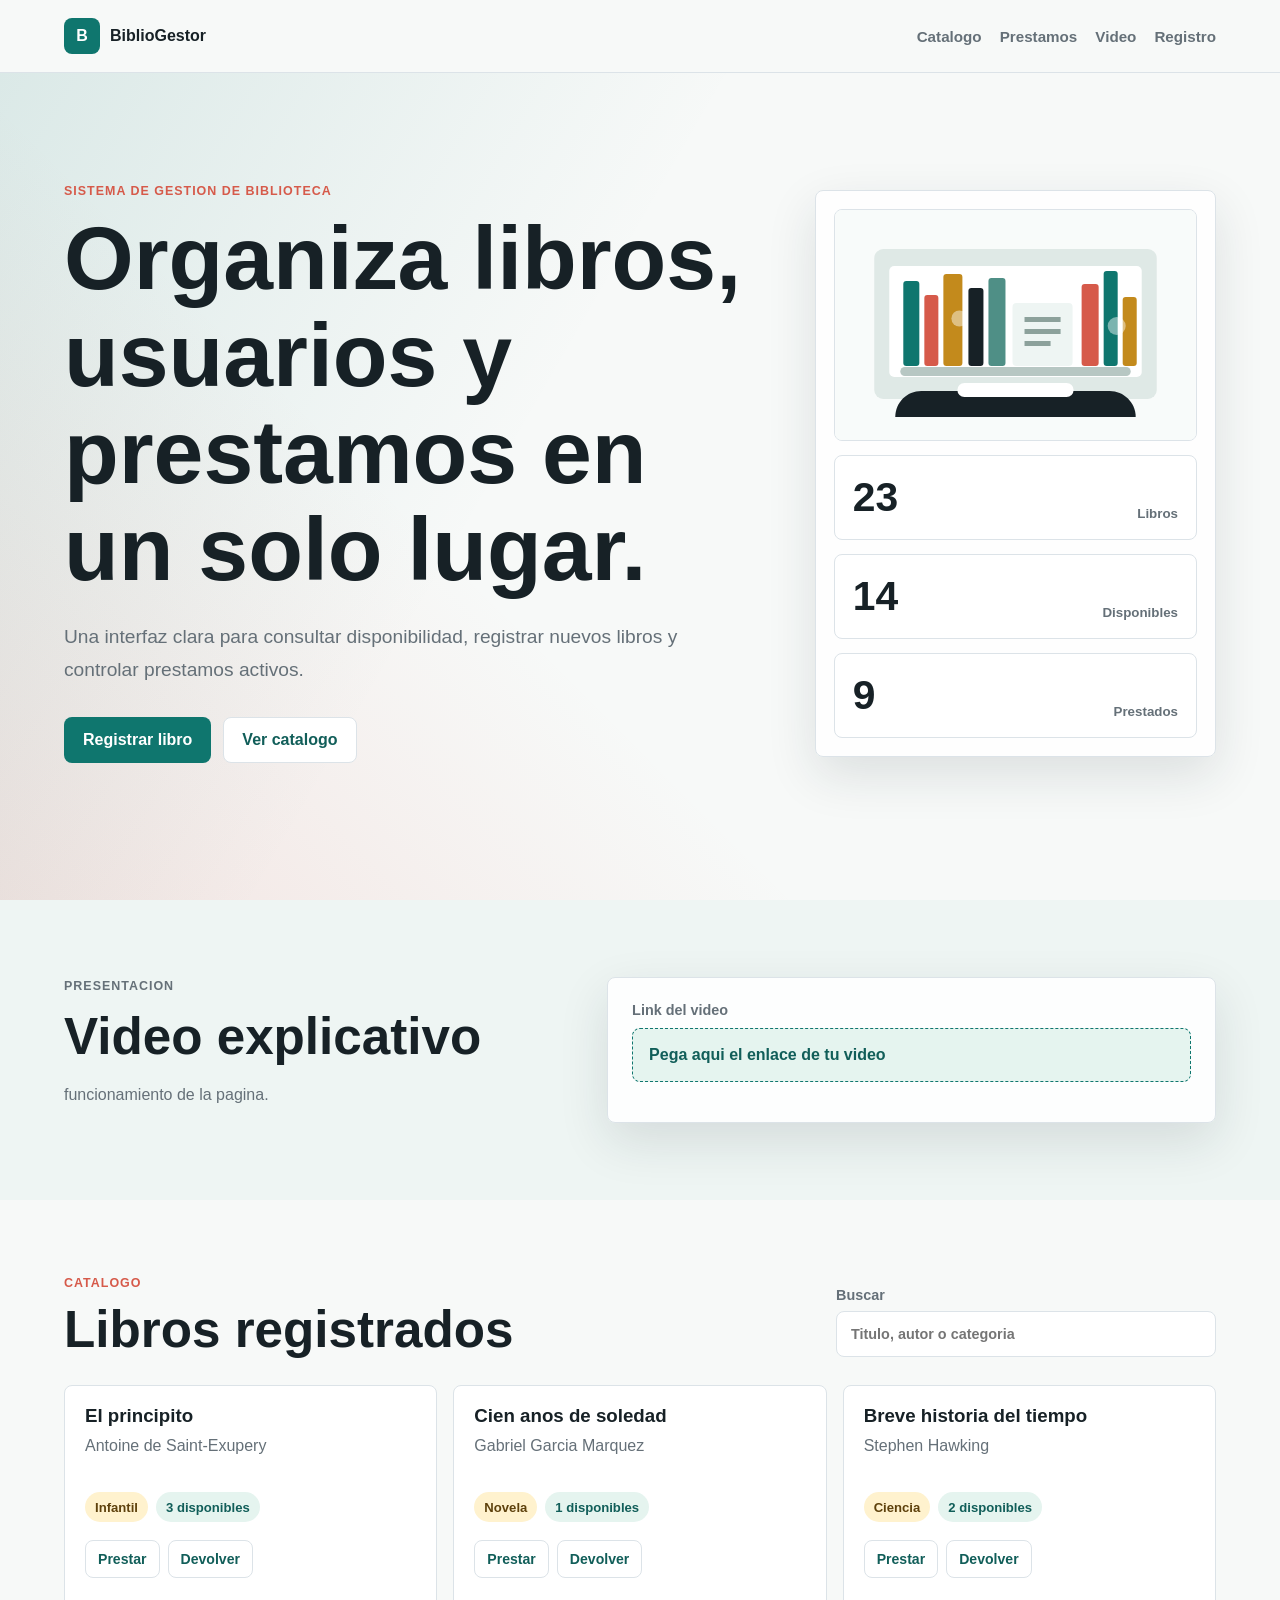
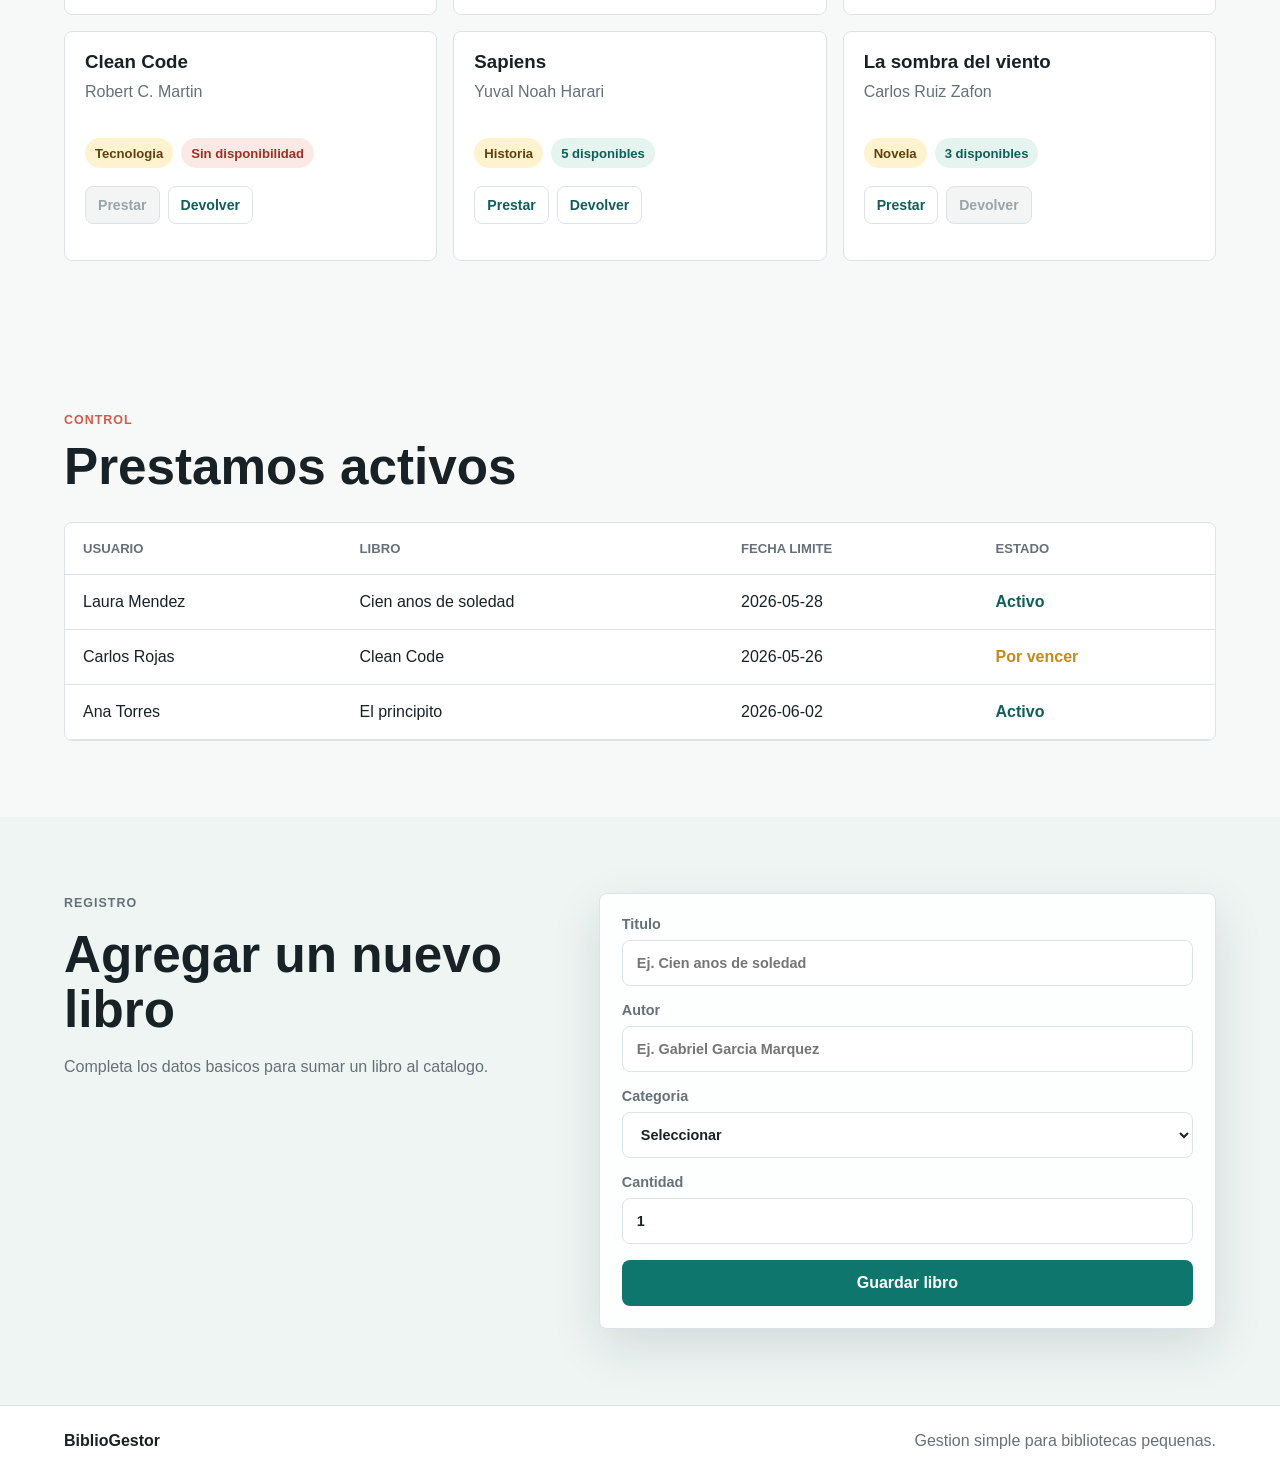
==== index.html @ 59818d8c "first commit" ====
<!DOCTYPE html>
<html lang="es">
<head>
  <meta charset="UTF-8">
  <meta name="viewport" content="width=device-width, initial-scale=1.0">
  <title>BiblioGestor</title>
  <link rel="stylesheet" href="styles.css">
</head>
<body>
  <header class="topbar">
    <a class="brand" href="#">
      <span class="brand-mark">B</span>
      <span>BiblioGestor</span>
    </a>
    <nav class="nav">
      <a href="#catalogo">Catalogo</a>
      <a href="#prestamos">Prestamos</a>
      <a href="#video">Video</a>
      <a href="#registro">Registro</a>
    </nav>
  </header>

  <main>
    <section class="hero">
      <div class="hero-content">
        <p class="eyebrow">Sistema de gestion de biblioteca</p>
        <h1>Organiza libros, usuarios y prestamos en un solo lugar.</h1>
        <p class="hero-copy">
          Una interfaz clara para consultar disponibilidad, registrar nuevos libros y controlar prestamos activos.
        </p>
        <div class="hero-actions">
          <a class="button primary" href="#registro">Registrar libro</a>
          <a class="button secondary" href="#catalogo">Ver catalogo</a>
        </div>
      </div>

      <div class="hero-panel">
        <img class="hero-visual" src="assets/library-shelf.svg" alt="Estanteria con libros organizados">
        <div class="metric">
          <span id="totalLibros">0</span>
          <small>Libros</small>
        </div>
        <div class="metric">
          <span id="disponibles">0</span>
          <small>Disponibles</small>
        </div>
        <div class="metric">
          <span id="prestados">0</span>
          <small>Prestados</small>
        </div>
      </div>
    </section>

    <section class="section video-section" id="video">
      <div class="video-copy">
        <p class="eyebrow">Presentacion</p>
        <h2>Video explicativo</h2>
        <p>
          funcionamiento de la pagina.
        </p>
      </div>
      <div class="video-link-box">
        <span class="video-label">Link del video</span>
        <a class="video-link" href="#" target="_blank" rel="noopener">
          Pega aqui el enlace de tu video
        </a>
        
          
        </p>
      </div>
    </section>

    <section class="section" id="catalogo">
      <div class="section-heading">
        <div>
          <p class="eyebrow">Catalogo</p>
          <h2>Libros registrados</h2>
        </div>
        <label class="search">
          <span>Buscar</span>
          <input id="busqueda" type="search" placeholder="Titulo, autor o categoria">
        </label>
      </div>
      <div class="book-grid" id="listaLibros"></div>
    </section>

    <section class="split-section" id="prestamos">
      <div class="section-heading compact">
        <div>
          <p class="eyebrow">Control</p>
          <h2>Prestamos activos</h2>
        </div>
      </div>
      <div class="table-wrap">
        <table>
          <thead>
            <tr>
              <th>Usuario</th>
              <th>Libro</th>
              <th>Fecha limite</th>
              <th>Estado</th>
            </tr>
          </thead>
          <tbody id="tablaPrestamos"></tbody>
        </table>
      </div>
    </section>

    <section class="form-section" id="registro">
      <div class="form-copy">
        <p class="eyebrow">Registro</p>
        <h2>Agregar un nuevo libro</h2>
        <p>Completa los datos basicos para sumar un libro al catalogo.</p>
      </div>

      <form id="formLibro" class="book-form">
        <label>
          Titulo
          <input name="titulo" type="text" placeholder="Ej. Cien anos de soledad" required>
        </label>
        <label>
          Autor
          <input name="autor" type="text" placeholder="Ej. Gabriel Garcia Marquez" required>
        </label>
        <label>
          Categoria
          <select name="categoria" required>
            <option value="">Seleccionar</option>
            <option>Novela</option>
            <option>Ciencia</option>
            <option>Historia</option>
            <option>Tecnologia</option>
            <option>Infantil</option>
          </select>
        </label>
        <label>
          Cantidad
          <input name="cantidad" type="number" min="1" value="1" required>
        </label>
        <button class="button primary" type="submit">Guardar libro</button>
      </form>
    </section>
  </main>

  <footer class="footer">
    <span>BiblioGestor</span>
    <span>Gestion simple para bibliotecas pequenas.</span>
  </footer>

  <script src="script.js"></script>
</body>
</html>
---- styles.css ----
:root {
  --ink: #172126;
  --muted: #657078;
  --line: #dce3e8;
  --paper: #f7f9f8;
  --white: #ffffff;
  --teal: #0f766e;
  --teal-dark: #115e59;
  --coral: #d65a4a;
  --gold: #c38a1c;
  --green-soft: #e5f4ef;
  --red-soft: #fbe9e5;
  --shadow: 0 18px 50px rgba(26, 43, 49, 0.12);
}

* {
  box-sizing: border-box;
}

html {
  scroll-behavior: smooth;
}

body {
  margin: 0;
  color: var(--ink);
  background: var(--paper);
  font-family: Arial, sans-serif;
}

a {
  color: inherit;
  text-decoration: none;
}

.topbar {
  position: sticky;
  top: 0;
  z-index: 10;
  display: flex;
  align-items: center;
  justify-content: space-between;
  gap: 24px;
  padding: 18px clamp(18px, 5vw, 64px);
  background: rgba(247, 249, 248, 0.94);
  border-bottom: 1px solid var(--line);
}

.brand {
  display: inline-flex;
  align-items: center;
  gap: 10px;
  font-weight: 800;
}

.brand-mark {
  display: grid;
  width: 36px;
  height: 36px;
  place-items: center;
  color: var(--white);
  background: var(--teal);
  border-radius: 8px;
}

.nav {
  display: flex;
  gap: 18px;
  color: var(--muted);
  font-size: 0.95rem;
  font-weight: 700;
}

.nav a:hover {
  color: var(--teal-dark);
}

.hero {
  display: grid;
  grid-template-columns: minmax(0, 1.1fr) minmax(280px, 0.65fr);
  gap: clamp(24px, 6vw, 72px);
  align-items: center;
  min-height: calc(100vh - 73px);
  padding: 58px clamp(18px, 5vw, 64px) 84px;
  background:
    linear-gradient(120deg, rgba(15, 118, 110, 0.12), transparent 42%),
    linear-gradient(45deg, rgba(214, 90, 74, 0.13), transparent 38%),
    var(--paper);
}

.hero-content {
  max-width: 780px;
}

.eyebrow {
  margin: 0 0 12px;
  color: var(--coral);
  font-size: 0.78rem;
  font-weight: 800;
  letter-spacing: 0.08em;
  text-transform: uppercase;
}

h1,
h2,
h3 {
  margin: 0;
  line-height: 1.08;
}

h1 {
  max-width: 860px;
  font-size: clamp(2.45rem, 7vw, 5.6rem);
}

h2 {
  font-size: clamp(2rem, 4vw, 3.2rem);
}

.hero-copy,
.form-copy p,
.video-copy p,
.hint {
  color: var(--muted);
  line-height: 1.7;
}

.hero-copy {
  max-width: 620px;
  margin: 24px 0 0;
  font-size: clamp(1rem, 2vw, 1.2rem);
}

.hero-actions {
  display: flex;
  flex-wrap: wrap;
  gap: 12px;
  margin-top: 30px;
}

.button {
  display: inline-flex;
  align-items: center;
  justify-content: center;
  min-height: 46px;
  padding: 0 18px;
  border: 1px solid transparent;
  border-radius: 8px;
  font: inherit;
  font-weight: 800;
  cursor: pointer;
}

.button.primary {
  color: var(--white);
  background: var(--teal);
}

.button.secondary {
  color: var(--teal-dark);
  background: var(--white);
  border-color: var(--line);
}

.hero-panel,
.video-link-box,
.book-form {
  background: rgba(255, 255, 255, 0.9);
  border: 1px solid var(--line);
  border-radius: 8px;
  box-shadow: var(--shadow);
}

.hero-panel {
  display: grid;
  gap: 14px;
  padding: 18px;
}

.hero-visual {
  display: block;
  width: 100%;
  aspect-ratio: 720 / 460;
  object-fit: cover;
  background: var(--white);
  border: 1px solid var(--line);
  border-radius: 8px;
}

.metric {
  display: flex;
  align-items: end;
  justify-content: space-between;
  gap: 18px;
  padding: 18px;
  background: var(--white);
  border: 1px solid var(--line);
  border-radius: 8px;
}

.metric span {
  font-size: 2.55rem;
  font-weight: 800;
}

.metric small {
  color: var(--muted);
  font-weight: 700;
}

.section,
.split-section,
.form-section {
  padding: 76px clamp(18px, 5vw, 64px);
}

.video-section {
  display: grid;
  grid-template-columns: minmax(0, 0.8fr) minmax(300px, 1fr);
  gap: clamp(22px, 5vw, 56px);
  align-items: center;
  background: #eef5f3;
}

.video-link-box {
  padding: 24px;
}

.video-label {
  display: block;
  margin-bottom: 10px;
  color: var(--muted);
  font-size: 0.9rem;
  font-weight: 800;
}

.video-link {
  display: flex;
  align-items: center;
  min-height: 54px;
  padding: 0 16px;
  color: var(--teal-dark);
  background: var(--green-soft);
  border: 1px dashed var(--teal);
  border-radius: 8px;
  font-weight: 800;
}

.hint {
  margin: 12px 0 0;
  font-size: 0.92rem;
}

.section-heading {
  display: flex;
  align-items: end;
  justify-content: space-between;
  gap: 24px;
  margin-bottom: 28px;
}

.search,
.book-form label {
  display: grid;
  gap: 8px;
  color: var(--muted);
  font-size: 0.9rem;
  font-weight: 700;
}

.search {
  width: min(380px, 100%);
}

input,
select {
  width: 100%;
  min-height: 46px;
  padding: 0 14px;
  color: var(--ink);
  background: var(--white);
  border: 1px solid var(--line);
  border-radius: 8px;
  font: inherit;
}

.book-grid {
  display: grid;
  grid-template-columns: repeat(3, minmax(0, 1fr));
  gap: 16px;
}

.book-card {
  display: grid;
  min-height: 230px;
  padding: 20px;
  background: var(--white);
  border: 1px solid var(--line);
  border-radius: 8px;
}

.book-card p {
  margin: 8px 0 0;
  color: var(--muted);
  line-height: 1.5;
}

.book-meta,
.card-actions {
  display: flex;
  flex-wrap: wrap;
  gap: 8px;
  margin-top: 18px;
}

.card-actions {
  align-self: end;
}

.card-actions button {
  min-height: 38px;
  padding: 0 12px;
  color: var(--teal-dark);
  background: var(--white);
  border: 1px solid var(--line);
  border-radius: 8px;
  font: inherit;
  font-size: 0.88rem;
  font-weight: 800;
  cursor: pointer;
}

.card-actions button:disabled {
  color: #9aa5aa;
  cursor: not-allowed;
  background: #f2f5f4;
}

.tag {
  display: inline-flex;
  align-items: center;
  min-height: 30px;
  padding: 0 10px;
  border-radius: 999px;
  font-size: 0.82rem;
  font-weight: 800;
}

.tag.category {
  color: #5e410c;
  background: #fff2ce;
}

.tag.available {
  color: var(--teal-dark);
  background: var(--green-soft);
}

.tag.borrowed {
  color: #9a3125;
  background: var(--red-soft);
}

.empty {
  grid-column: 1 / -1;
  margin: 0;
  padding: 22px;
  color: var(--muted);
  background: var(--white);
  border: 1px solid var(--line);
  border-radius: 8px;
}

.table-wrap {
  overflow-x: auto;
  background: var(--white);
  border: 1px solid var(--line);
  border-radius: 8px;
}

table {
  width: 100%;
  min-width: 680px;
  border-collapse: collapse;
}

th,
td {
  padding: 18px;
  text-align: left;
  border-bottom: 1px solid var(--line);
}

th {
  color: var(--muted);
  font-size: 0.82rem;
  text-transform: uppercase;
}

.status {
  color: var(--teal-dark);
  font-weight: 800;
}

.status.due-soon {
  color: var(--gold);
}

.form-section {
  display: grid;
  grid-template-columns: minmax(0, 0.75fr) minmax(320px, 1fr);
  gap: clamp(24px, 6vw, 72px);
  align-items: start;
  background: #eef5f3;
}

.book-form {
  display: grid;
  gap: 16px;
  padding: 22px;
}

.footer {
  display: flex;
  justify-content: space-between;
  gap: 18px;
  padding: 26px clamp(18px, 5vw, 64px);
  color: var(--muted);
  background: var(--white);
  border-top: 1px solid var(--line);
}

.footer span:first-child {
  color: var(--ink);
  font-weight: 800;
}

@media (max-width: 880px) {
  .hero,
  .video-section,
  .form-section {
    grid-template-columns: 1fr;
  }

  .hero {
    min-height: auto;
  }

  .section-heading {
    align-items: start;
    flex-direction: column;
  }

  .book-grid {
    grid-template-columns: repeat(2, minmax(0, 1fr));
  }
}

@media (max-width: 620px) {
  .topbar,
  .footer {
    align-items: flex-start;
    flex-direction: column;
  }

  .nav {
    flex-wrap: wrap;
  }

  .book-grid {
    grid-template-columns: 1fr;
  }
}
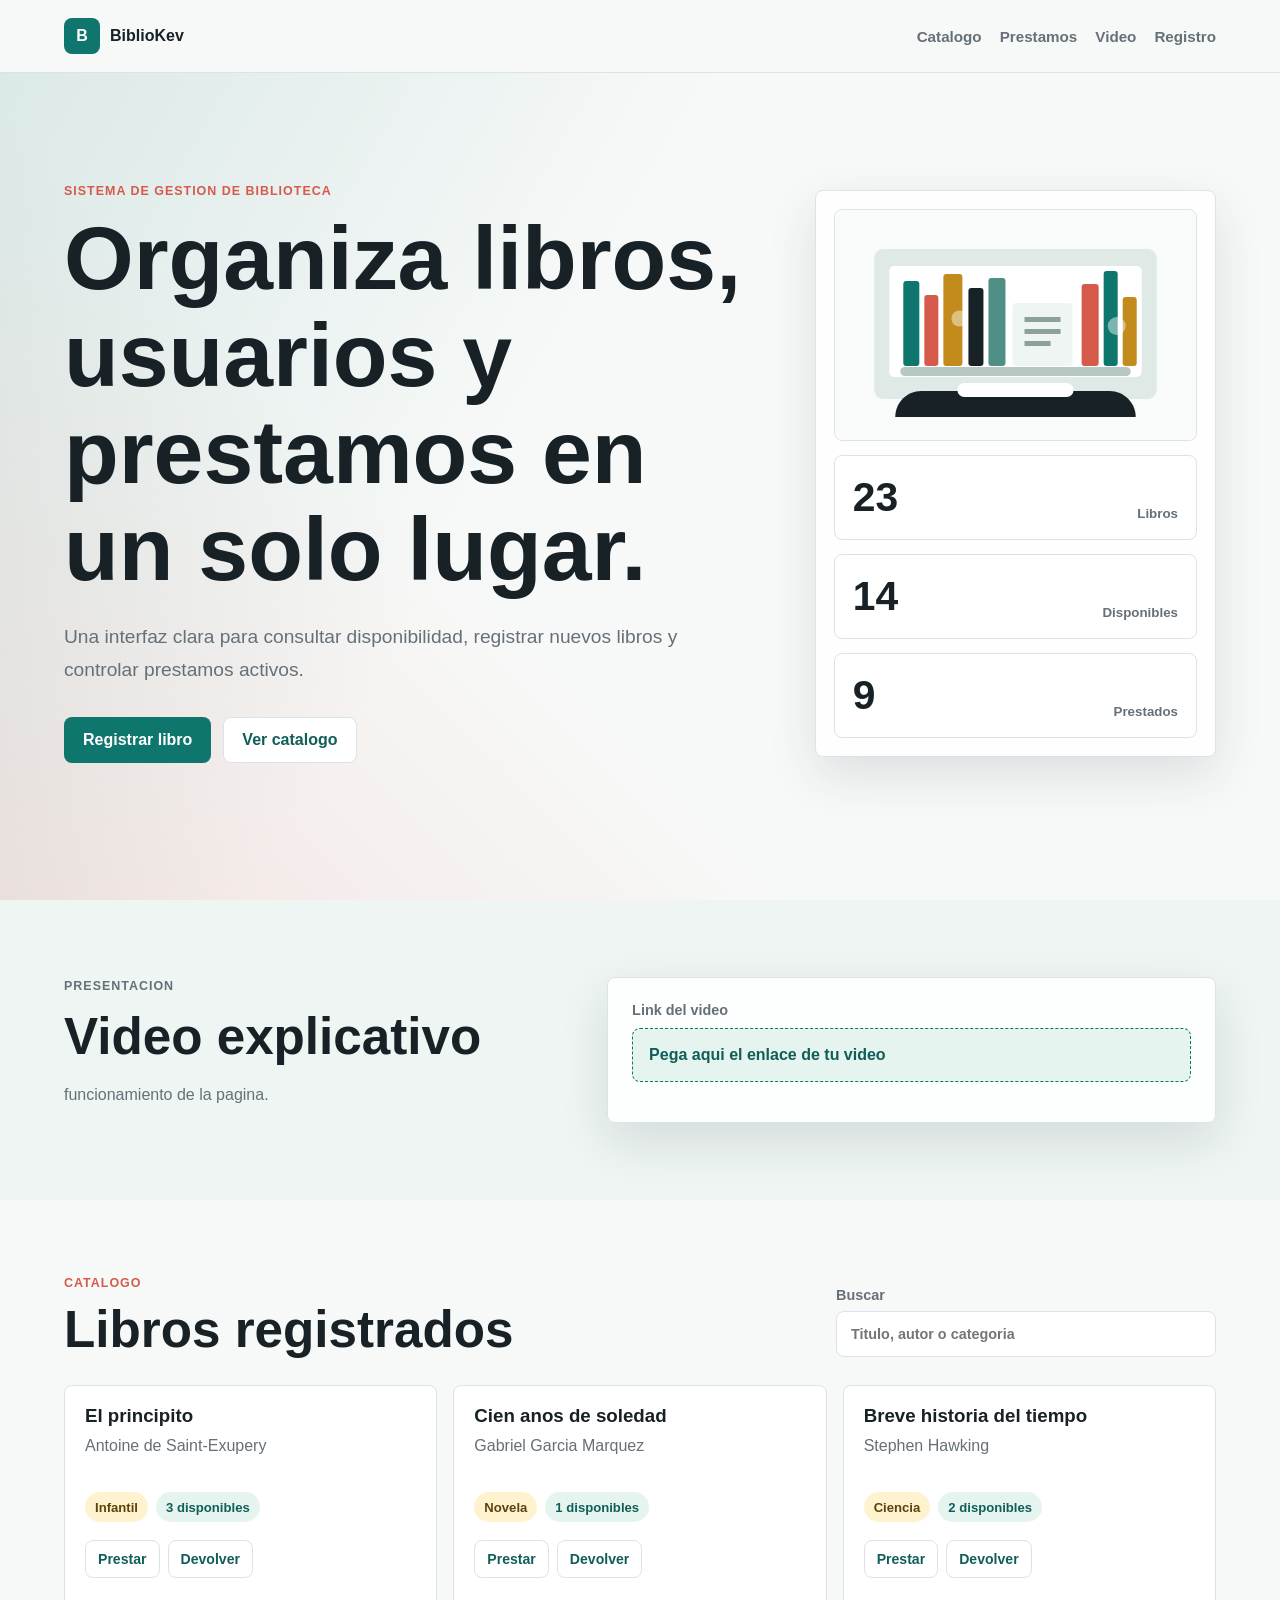
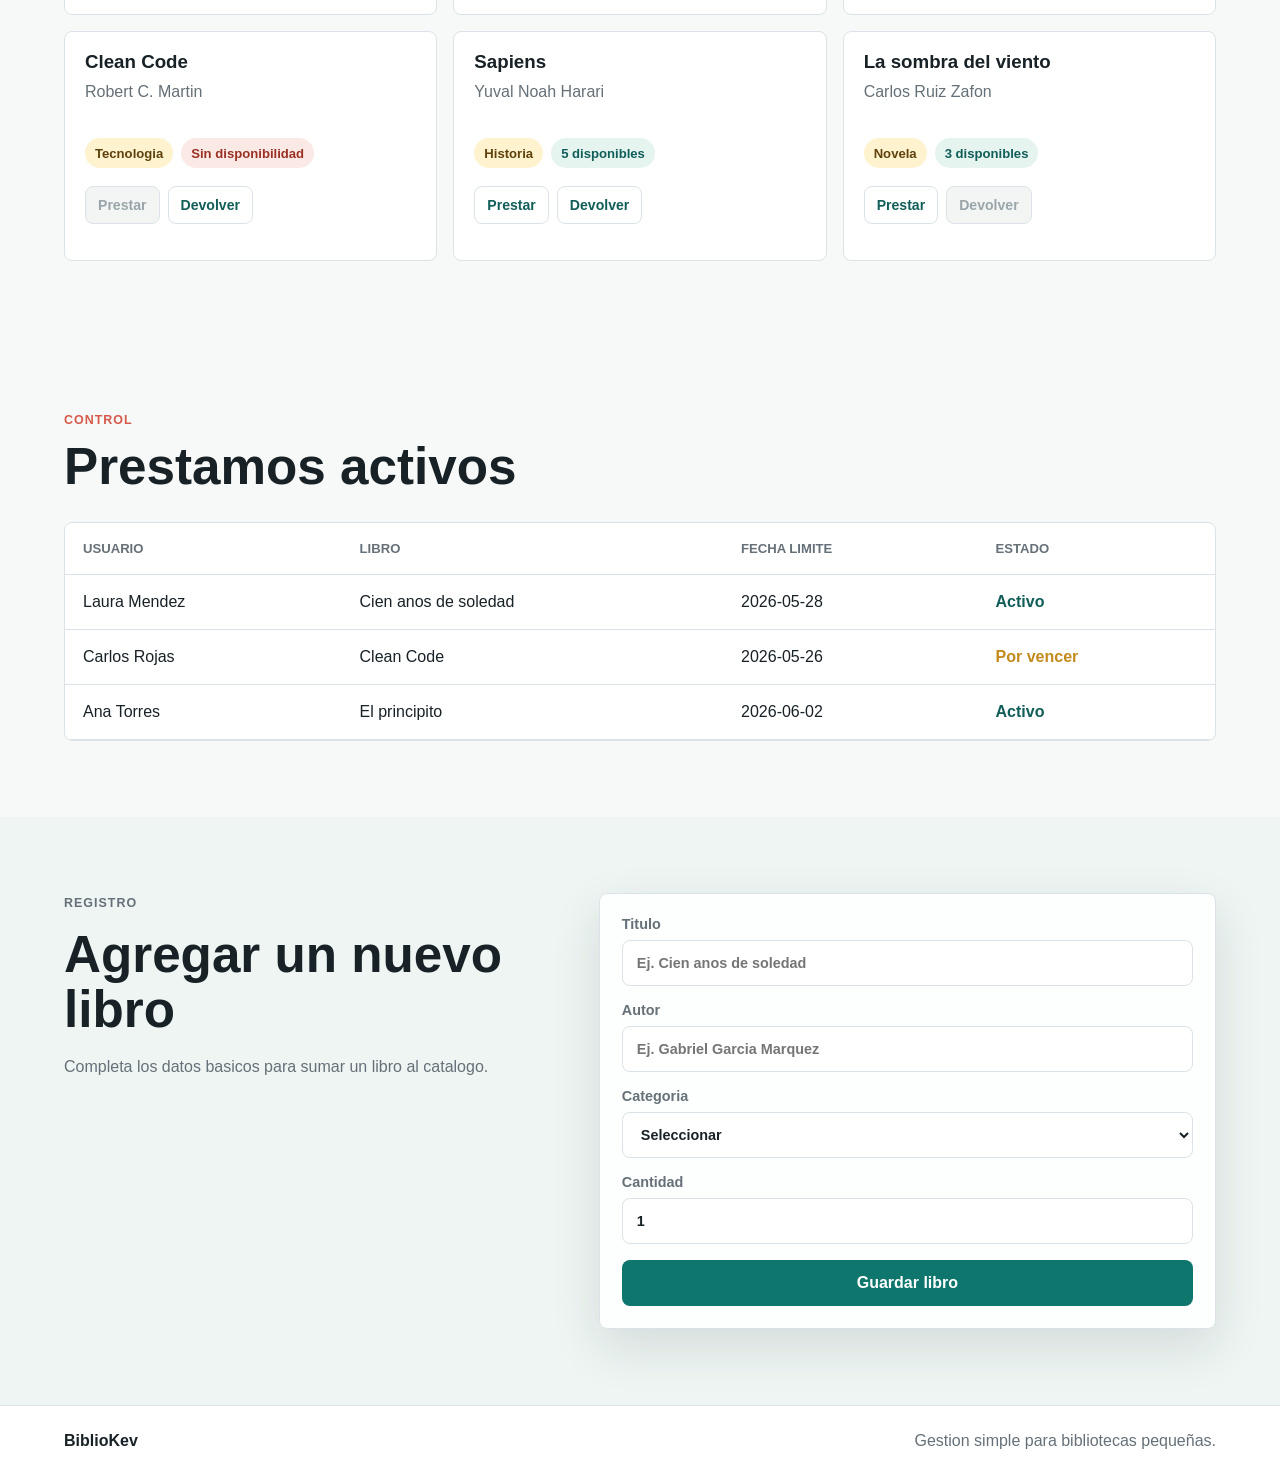
==== commit 7fbbe9ad: "Update branding from BiblioGestor to BiblioKev in header and footer" ====
--- a/index.html
+++ b/index.html
@@ -10,7 +10,7 @@
   <header class="topbar">
     <a class="brand" href="#">
       <span class="brand-mark">B</span>
-      <span>BiblioGestor</span>
+      <span>BiblioKev</span>
     </a>
     <nav class="nav">
       <a href="#catalogo">Catalogo</a>
@@ -143,8 +143,8 @@
   </main>
 
   <footer class="footer">
-    <span>BiblioGestor</span>
-    <span>Gestion simple para bibliotecas pequenas.</span>
+    <span>BiblioKev</span>
+    <span>Gestion simple para bibliotecas pequeñas.</span>
   </footer>
 
   <script src="script.js"></script>
